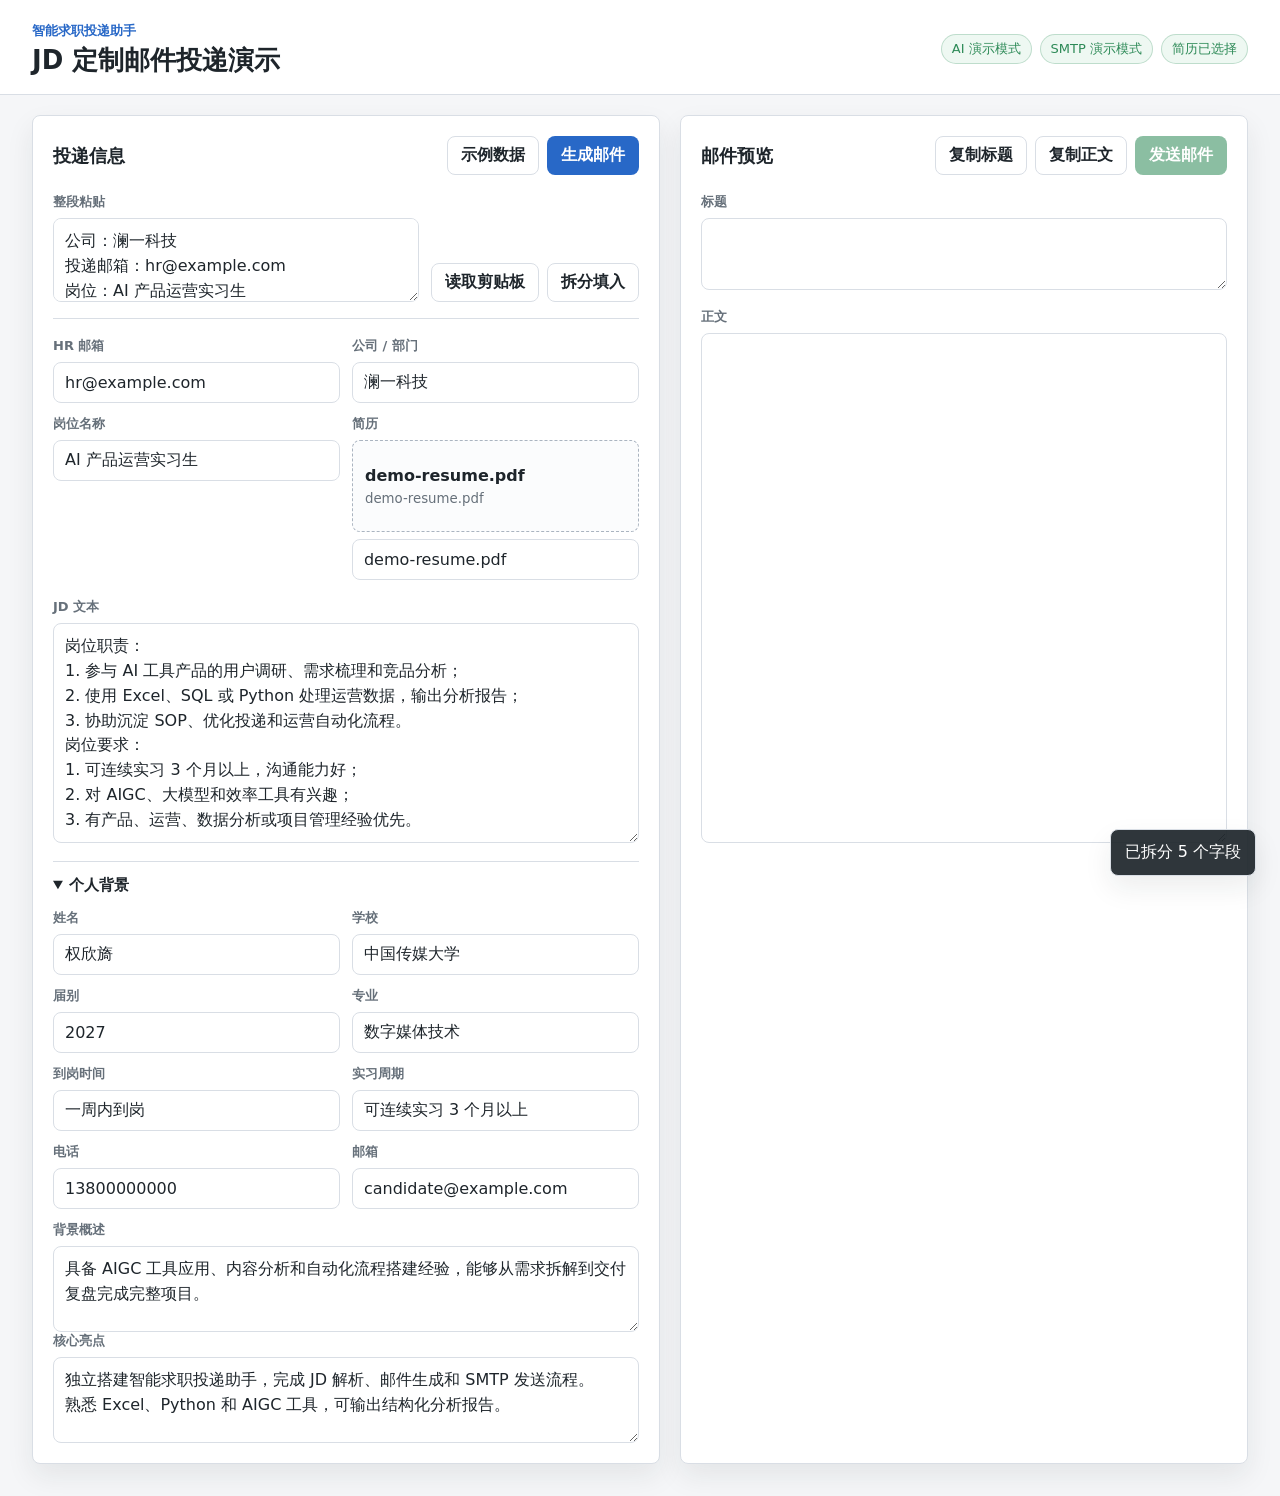
==== index.html @ 7adfb334 "Add GitHub Pages demo" ====
<!doctype html>
<html lang="zh-CN">
  <head>
    <meta charset="utf-8" />
    <meta name="viewport" content="width=device-width, initial-scale=1" />
    <title>智能求职投递助手 - 演示</title>
    <link rel="stylesheet" href="web/assets/styles.css" />
  </head>
  <body>
    <header class="topbar">
      <div>
        <p class="eyebrow">智能求职投递助手</p>
        <h1>JD 定制邮件投递演示</h1>
      </div>
      <div class="status-strip" aria-live="polite">
        <span id="llmStatus">AI 演示模式</span>
        <span id="smtpStatus">SMTP 演示模式</span>
        <span id="resumeStatus">简历待选择</span>
      </div>
    </header>

    <main class="workspace">
      <section class="panel input-panel" aria-label="投递输入">
        <div class="section-title">
          <h2>投递信息</h2>
          <div class="button-row">
            <button id="sampleBtn" class="ghost-btn" type="button">示例数据</button>
            <button id="generateBtn" class="primary-btn" type="button">生成邮件</button>
          </div>
        </div>

        <div class="smart-paste">
          <label class="stacked">
            <span>整段粘贴</span>
            <textarea id="smartPasteBox" class="paste-box" spellcheck="false"></textarea>
          </label>
          <div class="button-row smart-actions">
            <button id="readClipboardBtn" class="ghost-btn" type="button">读取剪贴板</button>
            <button id="parsePasteBtn" class="ghost-btn" type="button">拆分填入</button>
          </div>
        </div>

        <div class="field-grid">
          <label>
            <span>HR 邮箱</span>
            <input id="hrEmail" type="email" autocomplete="email" placeholder="hr@example.com" />
          </label>
          <label>
            <span>公司 / 部门</span>
            <input id="company" type="text" placeholder="可选" />
          </label>
          <label>
            <span>岗位名称</span>
            <input id="targetRole" type="text" placeholder="可选" />
          </label>
          <label class="resume-field">
            <span>简历</span>
            <div id="resumeDropzone" class="dropzone" tabindex="0">
              <input id="resumeFileInput" type="file" accept=".pdf,.doc,.docx" hidden />
              <strong id="resumeDropTitle">拖拽或上传简历</strong>
              <small id="resumeDropMeta">PDF / DOC / DOCX</small>
            </div>
            <input id="resumePath" type="text" placeholder="demo-resume.pdf" />
          </label>
        </div>

        <label class="stacked">
          <span>JD 文本</span>
          <textarea id="jdText" class="jd-box" spellcheck="false"></textarea>
        </label>

        <details class="profile-box" open>
          <summary>个人背景</summary>
          <div class="field-grid profile-grid">
            <label>
              <span>姓名</span>
              <input id="profileName" type="text" />
            </label>
            <label>
              <span>学校</span>
              <input id="profileSchool" type="text" />
            </label>
            <label>
              <span>届别</span>
              <input id="profileYear" type="text" />
            </label>
            <label>
              <span>专业</span>
              <input id="profileMajor" type="text" />
            </label>
            <label>
              <span>到岗时间</span>
              <input id="profileAvailability" type="text" />
            </label>
            <label>
              <span>实习周期</span>
              <input id="profilePeriod" type="text" />
            </label>
            <label>
              <span>电话</span>
              <input id="profilePhone" type="text" />
            </label>
            <label>
              <span>邮箱</span>
              <input id="profileEmail" type="email" />
            </label>
          </div>
          <label class="stacked">
            <span>背景概述</span>
            <textarea id="profileSummary" class="small-box"></textarea>
          </label>
          <label class="stacked">
            <span>核心亮点</span>
            <textarea id="profileHighlights" class="small-box"></textarea>
          </label>
        </details>
      </section>

      <section class="panel output-panel" aria-label="邮件预览">
        <div class="section-title">
          <h2>邮件预览</h2>
          <div class="button-row">
            <button id="copyTitleBtn" class="ghost-btn" type="button">复制标题</button>
            <button id="copyBodyBtn" class="ghost-btn" type="button">复制正文</button>
            <button id="sendBtn" class="send-btn" type="button" disabled>发送邮件</button>
          </div>
        </div>

        <label class="stacked">
          <span>标题</span>
          <textarea id="subjectPreview" class="subject-box"></textarea>
        </label>
        <label class="stacked grow">
          <span>正文</span>
          <textarea id="bodyPreview" class="body-box"></textarea>
        </label>
      </section>
    </main>

    <div id="toast" class="toast" role="status" aria-live="polite"></div>
    <script src="web/assets/demo.js"></script>
  </body>
</html>
---- web/assets/styles.css ----
:root {
  --bg: #f5f6f8;
  --panel: #ffffff;
  --text: #1e252b;
  --muted: #66707a;
  --line: #d9dee5;
  --accent: #2868c7;
  --accent-strong: #1f56a8;
  --success: #2d8a57;
  --warning: #9a6700;
  --danger: #b42318;
  --shadow: 0 12px 28px rgba(30, 37, 43, 0.08);
}

* {
  box-sizing: border-box;
}

html,
body {
  margin: 0;
  min-height: 100%;
  background: var(--bg);
  color: var(--text);
  font-family:
    Inter, ui-sans-serif, system-ui, -apple-system, BlinkMacSystemFont, "Segoe UI",
    sans-serif;
}

button,
input,
textarea {
  font: inherit;
}

.topbar {
  min-height: 88px;
  display: flex;
  align-items: center;
  justify-content: space-between;
  gap: 24px;
  padding: 22px 32px 18px;
  border-bottom: 1px solid var(--line);
  background: #ffffff;
}

.eyebrow {
  margin: 0 0 5px;
  color: var(--accent);
  font-size: 13px;
  font-weight: 700;
}

h1,
h2,
h3 {
  margin: 0;
  letter-spacing: 0;
}

h1 {
  font-size: 26px;
  line-height: 1.2;
}

h2 {
  font-size: 18px;
}

h3 {
  font-size: 15px;
}

.status-strip {
  display: flex;
  flex-wrap: wrap;
  justify-content: flex-end;
  gap: 8px;
}

.status-strip span {
  display: inline-flex;
  min-height: 30px;
  align-items: center;
  border: 1px solid var(--line);
  border-radius: 999px;
  padding: 5px 10px;
  color: var(--muted);
  background: #f9fafb;
  font-size: 13px;
  white-space: nowrap;
}

.status-strip .ok {
  border-color: rgba(45, 138, 87, 0.25);
  color: var(--success);
  background: #eef8f2;
}

.status-strip .warn {
  border-color: rgba(154, 103, 0, 0.25);
  color: var(--warning);
  background: #fff8e6;
}

.workspace {
  display: grid;
  grid-template-columns: minmax(420px, 1.05fr) minmax(420px, 0.95fr);
  gap: 20px;
  padding: 20px 32px 32px;
}

.panel {
  min-width: 0;
  border: 1px solid var(--line);
  border-radius: 8px;
  background: var(--panel);
  box-shadow: var(--shadow);
}

.input-panel,
.output-panel {
  display: flex;
  min-height: calc(100vh - 140px);
  flex-direction: column;
  gap: 18px;
  padding: 20px;
}

.section-title {
  display: flex;
  align-items: center;
  justify-content: space-between;
  gap: 12px;
}

.button-row {
  display: flex;
  flex-wrap: wrap;
  justify-content: flex-end;
  gap: 8px;
}

button {
  min-height: 38px;
  border: 1px solid transparent;
  border-radius: 8px;
  padding: 8px 13px;
  font-weight: 700;
  cursor: pointer;
}

button:disabled {
  cursor: not-allowed;
  opacity: 0.55;
}

.primary-btn {
  color: #ffffff;
  background: var(--accent);
}

.primary-btn:hover:not(:disabled) {
  background: var(--accent-strong);
}

.send-btn {
  color: #ffffff;
  background: var(--success);
}

.ghost-btn {
  border-color: var(--line);
  color: var(--text);
  background: #ffffff;
}

.field-grid {
  display: grid;
  grid-template-columns: repeat(2, minmax(0, 1fr));
  gap: 12px;
}

.smart-paste {
  display: grid;
  grid-template-columns: minmax(0, 1fr) auto;
  gap: 12px;
  align-items: end;
  border-bottom: 1px solid var(--line);
  padding-bottom: 16px;
}

.smart-actions {
  align-self: end;
}

label,
.stacked {
  display: flex;
  min-width: 0;
  flex-direction: column;
  gap: 7px;
}

label span,
.stacked span {
  color: var(--muted);
  font-size: 13px;
  font-weight: 700;
}

input,
textarea {
  width: 100%;
  border: 1px solid var(--line);
  border-radius: 8px;
  padding: 10px 11px;
  color: var(--text);
  background: #ffffff;
  outline: none;
}

input:focus,
textarea:focus {
  border-color: rgba(40, 104, 199, 0.65);
  box-shadow: 0 0 0 3px rgba(40, 104, 199, 0.12);
}

textarea {
  resize: vertical;
  line-height: 1.55;
}

.jd-box {
  min-height: 220px;
}

.paste-box {
  min-height: 84px;
}

.small-box {
  min-height: 86px;
}

.subject-box {
  min-height: 72px;
}

.body-box {
  min-height: 510px;
}

.grow {
  flex: 1;
}

.profile-box {
  border-top: 1px solid var(--line);
  padding-top: 14px;
}

.profile-box summary {
  margin-bottom: 14px;
  color: var(--text);
  font-size: 15px;
  font-weight: 800;
  cursor: pointer;
}

.profile-grid {
  margin-bottom: 12px;
}

.resume-field {
  grid-row: span 2;
}

.dropzone {
  display: flex;
  min-height: 92px;
  flex-direction: column;
  justify-content: center;
  gap: 6px;
  border: 1px dashed #aab4c0;
  border-radius: 8px;
  padding: 12px;
  color: var(--text);
  background: #fbfcfd;
  cursor: pointer;
  transition:
    border-color 160ms ease,
    background 160ms ease,
    box-shadow 160ms ease;
}

.dropzone:hover,
.dropzone:focus,
.dropzone.drag-over {
  border-color: var(--accent);
  background: #f0f6ff;
  box-shadow: 0 0 0 3px rgba(40, 104, 199, 0.1);
}

.dropzone.loading {
  opacity: 0.7;
}

.dropzone strong,
.dropzone small {
  overflow: hidden;
  text-overflow: ellipsis;
  white-space: nowrap;
}

.dropzone small {
  color: var(--muted);
}

.toast {
  position: fixed;
  right: 24px;
  bottom: 24px;
  max-width: min(420px, calc(100vw - 48px));
  border: 1px solid var(--line);
  border-radius: 8px;
  padding: 12px 14px;
  color: #ffffff;
  background: rgba(30, 37, 43, 0.92);
  box-shadow: var(--shadow);
  opacity: 0;
  transform: translateY(8px);
  pointer-events: none;
  transition:
    opacity 160ms ease,
    transform 160ms ease;
}

.toast.visible {
  opacity: 1;
  transform: translateY(0);
}

@media (max-width: 980px) {
  .topbar {
    align-items: flex-start;
    flex-direction: column;
    padding: 18px;
  }

  .status-strip {
    justify-content: flex-start;
  }

  .workspace {
    grid-template-columns: 1fr;
    padding: 16px;
  }

  .input-panel,
  .output-panel {
    min-height: auto;
  }
}

@media (max-width: 640px) {
  h1 {
    font-size: 22px;
  }

  .section-title {
    align-items: flex-start;
    flex-direction: column;
  }

  .field-grid,
  .smart-paste {
    grid-template-columns: 1fr;
  }

  .button-row,
  .primary-btn,
  .send-btn,
  .ghost-btn {
    width: 100%;
  }
}
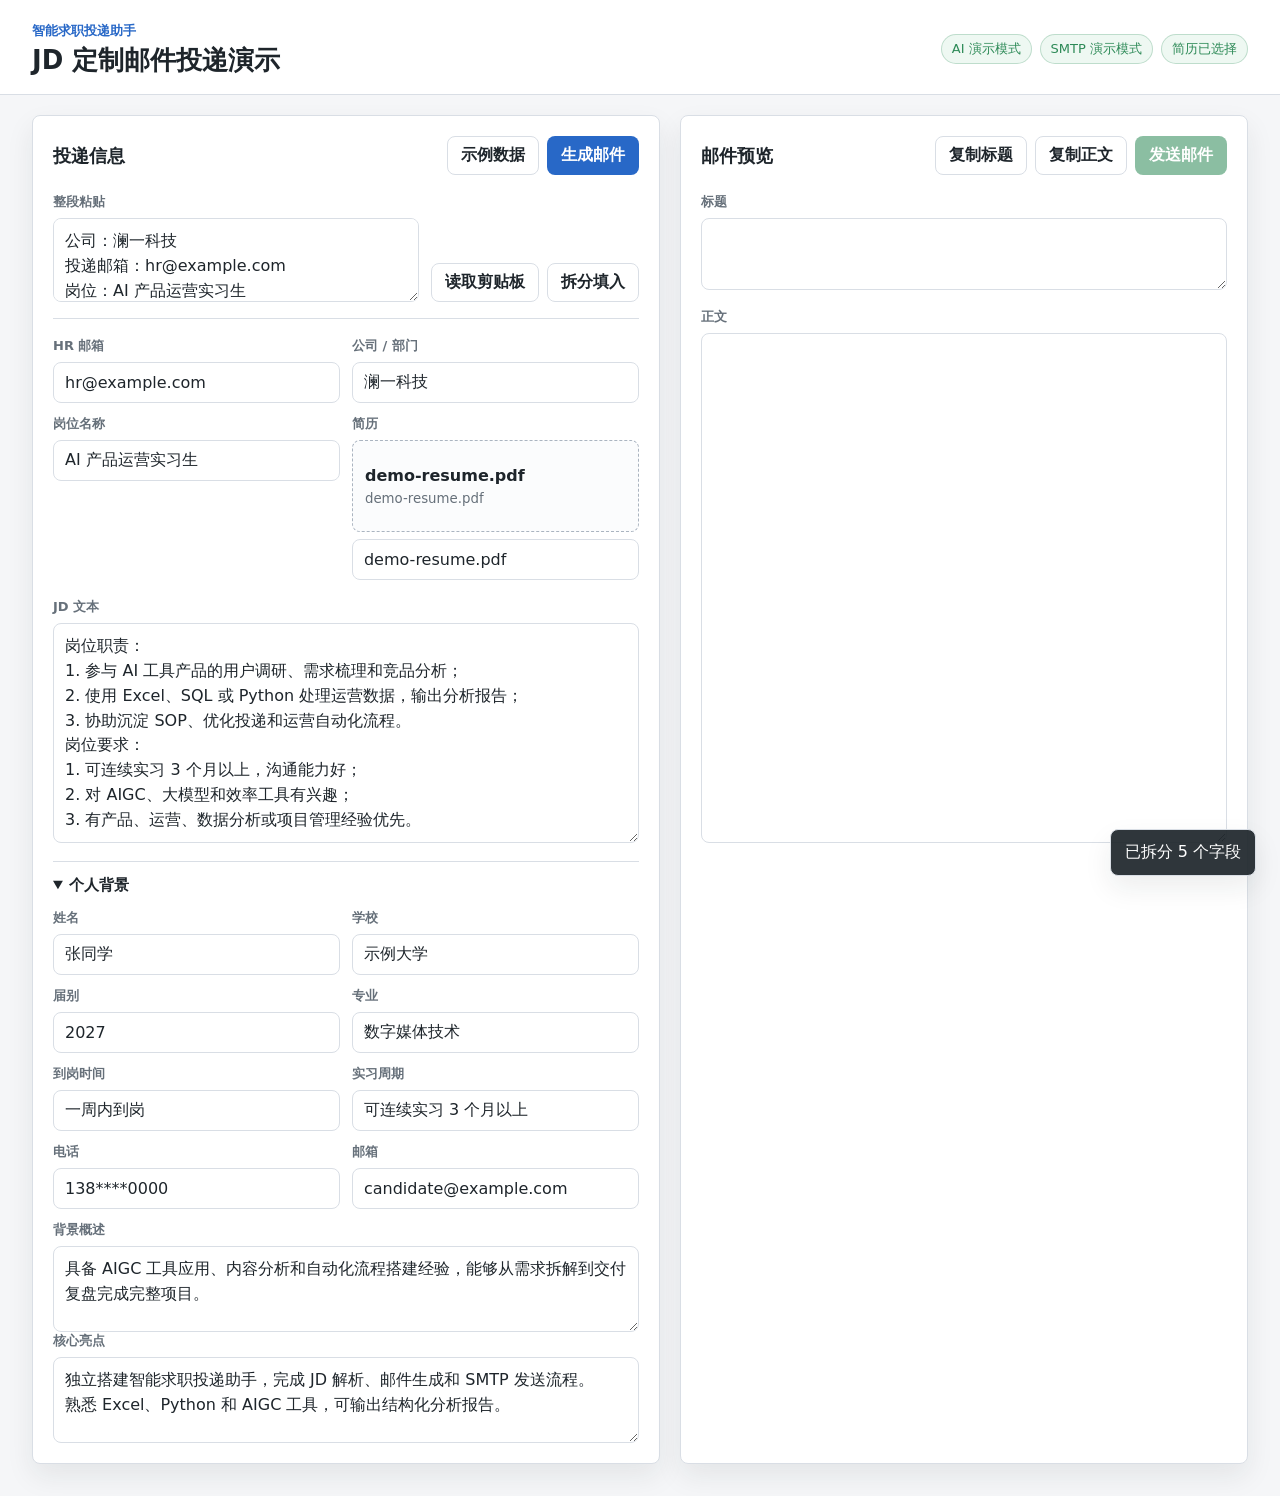
==== commit dbca6e43: "Bust demo cache with anonymized script" ====
--- a/index.html
+++ b/index.html
@@ -3,6 +3,8 @@
   <head>
     <meta charset="utf-8" />
     <meta name="viewport" content="width=device-width, initial-scale=1" />
+    <meta http-equiv="Cache-Control" content="no-store" />
+    <meta http-equiv="Pragma" content="no-cache" />
     <title>智能求职投递助手 - 演示</title>
     <link rel="stylesheet" href="web/assets/styles.css" />
   </head>
@@ -138,6 +140,6 @@
     </main>
 
     <div id="toast" class="toast" role="status" aria-live="polite"></div>
-    <script src="web/assets/demo.js"></script>
+    <script src="web/assets/demo-public.js?v=20260507-anon"></script>
   </body>
 </html>
